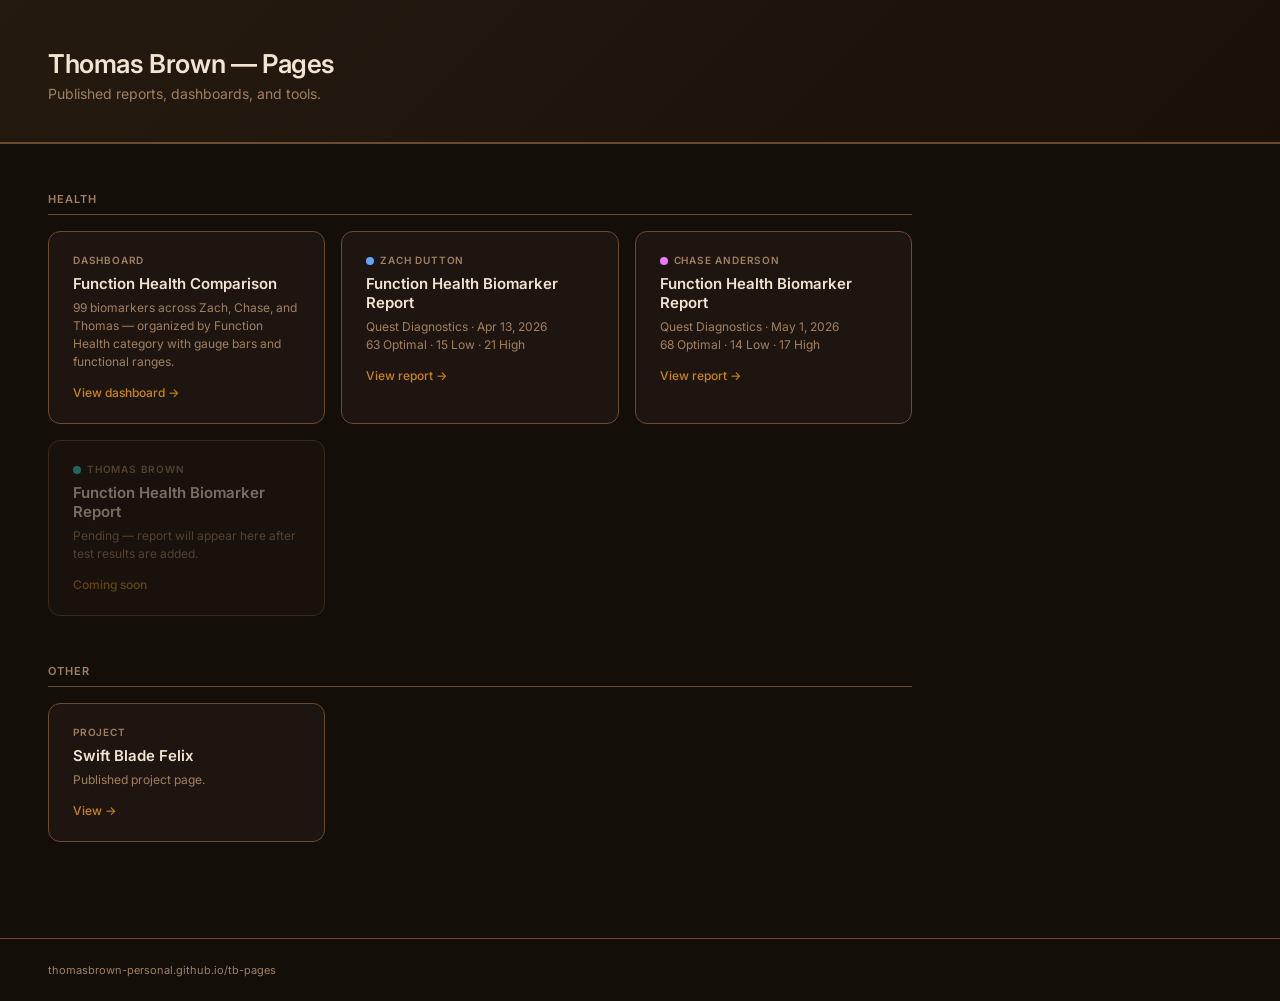
==== index.html @ 66dbf28b "Add root index page linking all published reports and dashboards Co-Authored-By: Claude Sonnet 4.6 <" ====
<!DOCTYPE html>
<html lang="en">
<head>
  <meta charset="UTF-8">
  <meta name="viewport" content="width=device-width, initial-scale=1.0">
  <title>Thomas Brown — Pages</title>
  <link href="https://fonts.googleapis.com/css2?family=Inter:wght@300;400;500;600&display=swap" rel="stylesheet">
  <style>
    *, *::before, *::after { box-sizing: border-box; margin: 0; padding: 0; }

    :root {
      --bg:       #140e09;
      --surface:  #1f1510;
      --surface2: #2a1c12;
      --border:   #6b4a30;
      --text:     #f2e4d0;
      --muted:    #a08060;
      --accent:   #c8851a;
    }

    body {
      font-family: 'Inter', sans-serif;
      background: var(--bg);
      color: var(--text);
      min-height: 100vh;
      display: flex;
      flex-direction: column;
    }

    header {
      background: linear-gradient(135deg, #251a10 0%, #1a1008 100%);
      border-bottom: 2px solid var(--border);
      padding: 48px 48px 40px;
    }

    header h1 {
      font-size: 26px;
      font-weight: 600;
      letter-spacing: -0.4px;
    }

    header p {
      color: var(--muted);
      font-size: 14px;
      margin-top: 6px;
    }

    main {
      flex: 1;
      padding: 48px;
      max-width: 960px;
      width: 100%;
    }

    .section { margin-bottom: 48px; }

    .section-title {
      font-size: 11px;
      font-weight: 600;
      text-transform: uppercase;
      letter-spacing: 1px;
      color: var(--muted);
      margin-bottom: 16px;
      padding-bottom: 8px;
      border-bottom: 1px solid var(--border);
    }

    .card-grid {
      display: grid;
      grid-template-columns: repeat(auto-fill, minmax(260px, 1fr));
      gap: 16px;
    }

    .card {
      display: block;
      background: var(--surface);
      border: 1px solid var(--border);
      border-radius: 12px;
      padding: 22px 24px;
      text-decoration: none;
      color: inherit;
      transition: border-color 0.15s, background 0.15s;
    }

    .card:hover {
      border-color: var(--accent);
      background: var(--surface2);
    }

    .card-label {
      font-size: 10px;
      font-weight: 600;
      text-transform: uppercase;
      letter-spacing: 0.8px;
      color: var(--muted);
      margin-bottom: 8px;
    }

    .card-title {
      font-size: 15px;
      font-weight: 600;
      color: var(--text);
      margin-bottom: 6px;
    }

    .card-desc {
      font-size: 12px;
      color: var(--muted);
      line-height: 1.5;
    }

    .card-arrow {
      display: inline-block;
      margin-top: 14px;
      font-size: 12px;
      color: var(--accent);
      font-weight: 500;
    }

    .dot {
      display: inline-block;
      width: 8px; height: 8px;
      border-radius: 50%;
      margin-right: 6px;
      vertical-align: middle;
    }

    footer {
      padding: 24px 48px;
      color: var(--muted);
      font-size: 11px;
      border-top: 1px solid var(--border);
    }

    @media (max-width: 600px) {
      header, main, footer { padding-left: 20px; padding-right: 20px; }
    }
  </style>
</head>
<body>

<header>
  <h1>Thomas Brown — Pages</h1>
  <p>Published reports, dashboards, and tools.</p>
</header>

<main>

  <div class="section">
    <div class="section-title">Health</div>
    <div class="card-grid">

      <a class="card" href="/tb-pages/health-dashboard/">
        <div class="card-label">Dashboard</div>
        <div class="card-title">Function Health Comparison</div>
        <div class="card-desc">
          99 biomarkers across Zach, Chase, and Thomas — organized by Function Health category with gauge bars and functional ranges.
        </div>
        <div class="card-arrow">View dashboard →</div>
      </a>

      <a class="card" href="/tb-pages/relationships/zach/">
        <div class="card-label">
          <span class="dot" style="background:#60a5fa"></span>Zach Dutton
        </div>
        <div class="card-title">Function Health Biomarker Report</div>
        <div class="card-desc">
          Quest Diagnostics · Apr 13, 2026<br>
          63 Optimal · 15 Low · 21 High
        </div>
        <div class="card-arrow">View report →</div>
      </a>

      <a class="card" href="/tb-pages/relationships/chase/">
        <div class="card-label">
          <span class="dot" style="background:#e879f9"></span>Chase Anderson
        </div>
        <div class="card-title">Function Health Biomarker Report</div>
        <div class="card-desc">
          Quest Diagnostics · May 1, 2026<br>
          68 Optimal · 14 Low · 17 High
        </div>
        <div class="card-arrow">View report →</div>
      </a>

      <a class="card" href="#" style="opacity:0.45;pointer-events:none">
        <div class="card-label">
          <span class="dot" style="background:#2dd4bf"></span>Thomas Brown
        </div>
        <div class="card-title">Function Health Biomarker Report</div>
        <div class="card-desc">
          Pending — report will appear here after test results are added.
        </div>
        <div class="card-arrow">Coming soon</div>
      </a>

    </div>
  </div>

  <div class="section">
    <div class="section-title">Other</div>
    <div class="card-grid">

      <a class="card" href="/tb-pages/swiftbladefelix/">
        <div class="card-label">Project</div>
        <div class="card-title">Swift Blade Felix</div>
        <div class="card-desc">
          Published project page.
        </div>
        <div class="card-arrow">View →</div>
      </a>

    </div>
  </div>

</main>

<footer>
  thomasbrown-personal.github.io/tb-pages
</footer>

</body>
</html>
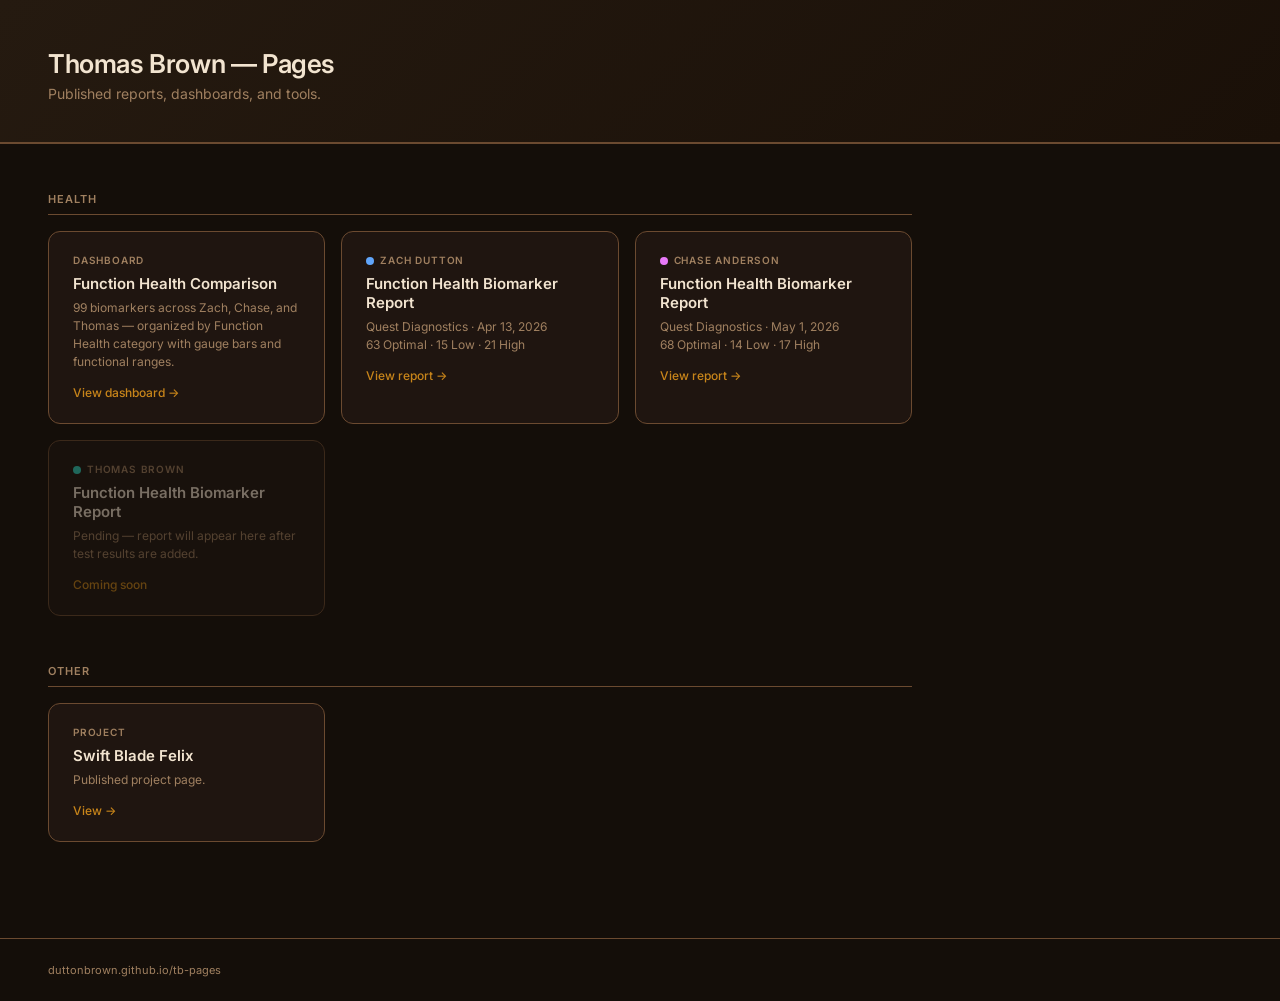
==== commit 54b4b612: "Fix index links to relative paths, correct domain to duttonbrown.github.io Co-Authored-By: Claude So" ====
--- a/index.html
+++ b/index.html
@@ -150,7 +150,7 @@
     <div class="section-title">Health</div>
     <div class="card-grid">
 
-      <a class="card" href="/tb-pages/health-dashboard/">
+      <a class="card" href="health-dashboard/">
         <div class="card-label">Dashboard</div>
         <div class="card-title">Function Health Comparison</div>
         <div class="card-desc">
@@ -159,7 +159,7 @@
         <div class="card-arrow">View dashboard →</div>
       </a>
 
-      <a class="card" href="/tb-pages/relationships/zach/">
+      <a class="card" href="relationships/zach/">
         <div class="card-label">
           <span class="dot" style="background:#60a5fa"></span>Zach Dutton
         </div>
@@ -171,7 +171,7 @@
         <div class="card-arrow">View report →</div>
       </a>
 
-      <a class="card" href="/tb-pages/relationships/chase/">
+      <a class="card" href="relationships/chase/">
         <div class="card-label">
           <span class="dot" style="background:#e879f9"></span>Chase Anderson
         </div>
@@ -201,7 +201,7 @@
     <div class="section-title">Other</div>
     <div class="card-grid">
 
-      <a class="card" href="/tb-pages/swiftbladefelix/">
+      <a class="card" href="swiftbladefelix/">
         <div class="card-label">Project</div>
         <div class="card-title">Swift Blade Felix</div>
         <div class="card-desc">
@@ -216,7 +216,7 @@
 </main>
 
 <footer>
-  thomasbrown-personal.github.io/tb-pages
+  duttonbrown.github.io/tb-pages
 </footer>
 
 </body>
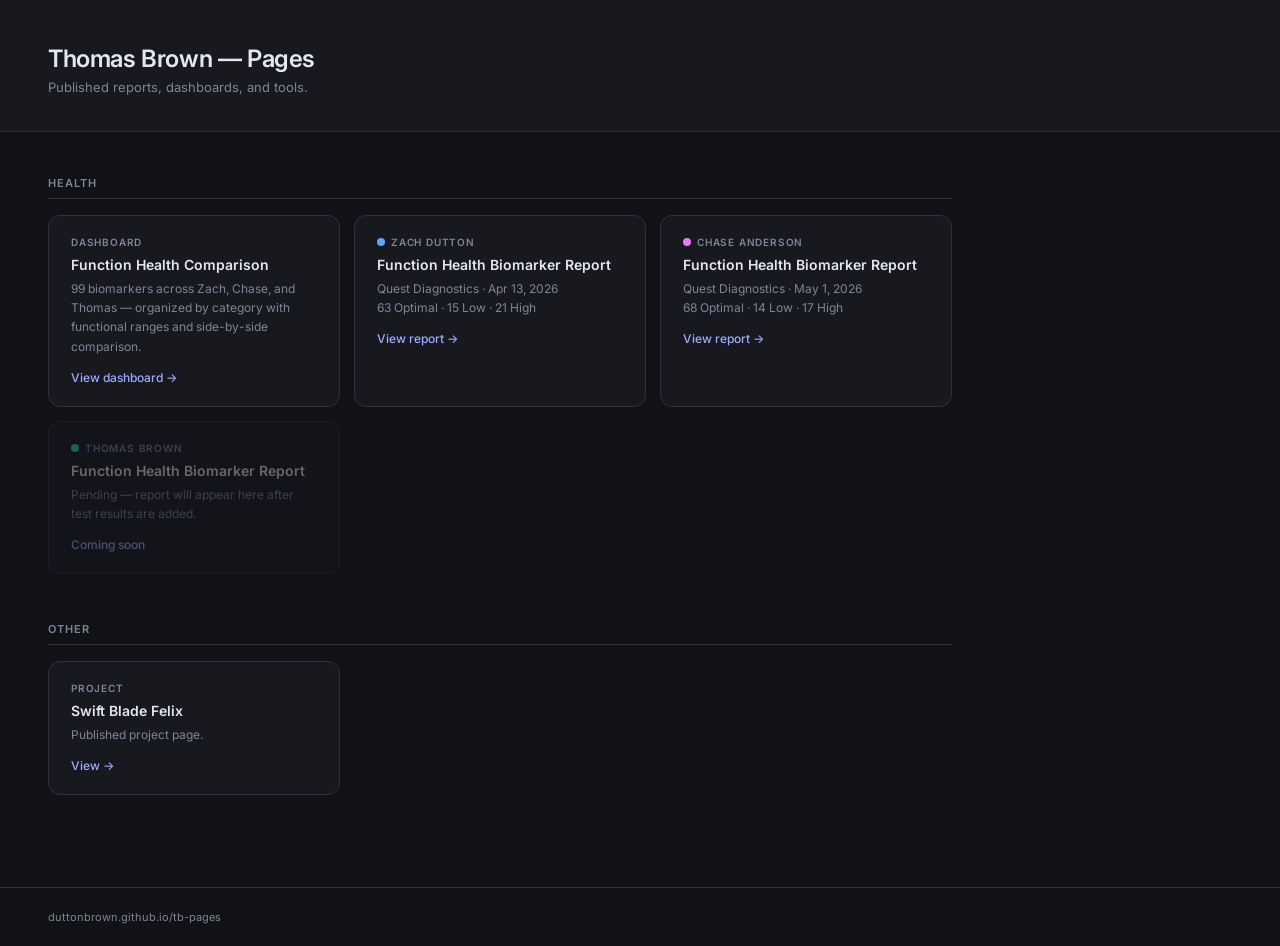
==== commit 29e1a7c2: "Redesign: gray theme, filter pills, search, action toggles for Chase report - New dark gray color sc" ====
--- a/index.html
+++ b/index.html
@@ -9,13 +9,13 @@
     *, *::before, *::after { box-sizing: border-box; margin: 0; padding: 0; }
 
     :root {
-      --bg:       #140e09;
-      --surface:  #1f1510;
-      --surface2: #2a1c12;
-      --border:   #6b4a30;
-      --text:     #f2e4d0;
-      --muted:    #a08060;
-      --accent:   #c8851a;
+      --bg:       #111216;
+      --surface:  #18191f;
+      --surface2: #1e2028;
+      --border:   #2d3040;
+      --text:     #e4e6f0;
+      --muted:    #7e8599;
+      --accent:   #a0aaff;
     }
 
     body {
@@ -28,27 +28,27 @@
     }
 
     header {
-      background: linear-gradient(135deg, #251a10 0%, #1a1008 100%);
-      border-bottom: 2px solid var(--border);
-      padding: 48px 48px 40px;
+      background: var(--surface);
+      border-bottom: 1px solid var(--border);
+      padding: 44px 48px 36px;
     }
 
     header h1 {
-      font-size: 26px;
+      font-size: 24px;
       font-weight: 600;
       letter-spacing: -0.4px;
     }
 
     header p {
       color: var(--muted);
-      font-size: 14px;
+      font-size: 13px;
       margin-top: 6px;
     }
 
     main {
       flex: 1;
-      padding: 48px;
-      max-width: 960px;
+      padding: 44px 48px;
+      max-width: 1000px;
       width: 100%;
     }
 
@@ -68,7 +68,7 @@
     .card-grid {
       display: grid;
       grid-template-columns: repeat(auto-fill, minmax(260px, 1fr));
-      gap: 16px;
+      gap: 14px;
     }
 
     .card {
@@ -76,7 +76,7 @@
       background: var(--surface);
       border: 1px solid var(--border);
       border-radius: 12px;
-      padding: 22px 24px;
+      padding: 20px 22px;
       text-decoration: none;
       color: inherit;
       transition: border-color 0.15s, background 0.15s;
@@ -94,10 +94,13 @@
       letter-spacing: 0.8px;
       color: var(--muted);
       margin-bottom: 8px;
+      display: flex;
+      align-items: center;
+      gap: 6px;
     }
 
     .card-title {
-      font-size: 15px;
+      font-size: 14px;
       font-weight: 600;
       color: var(--text);
       margin-bottom: 6px;
@@ -106,7 +109,7 @@
     .card-desc {
       font-size: 12px;
       color: var(--muted);
-      line-height: 1.5;
+      line-height: 1.6;
     }
 
     .card-arrow {
@@ -121,12 +124,11 @@
       display: inline-block;
       width: 8px; height: 8px;
       border-radius: 50%;
-      margin-right: 6px;
-      vertical-align: middle;
+      flex-shrink: 0;
     }
 
     footer {
-      padding: 24px 48px;
+      padding: 22px 48px;
       color: var(--muted);
       font-size: 11px;
       border-top: 1px solid var(--border);
@@ -154,7 +156,7 @@
         <div class="card-label">Dashboard</div>
         <div class="card-title">Function Health Comparison</div>
         <div class="card-desc">
-          99 biomarkers across Zach, Chase, and Thomas — organized by Function Health category with gauge bars and functional ranges.
+          99 biomarkers across Zach, Chase, and Thomas — organized by category with functional ranges and side-by-side comparison.
         </div>
         <div class="card-arrow">View dashboard →</div>
       </a>
@@ -183,7 +185,7 @@
         <div class="card-arrow">View report →</div>
       </a>
 
-      <a class="card" href="#" style="opacity:0.45;pointer-events:none">
+      <a class="card" href="#" style="opacity:0.4;pointer-events:none">
         <div class="card-label">
           <span class="dot" style="background:#2dd4bf"></span>Thomas Brown
         </div>
@@ -204,9 +206,7 @@
       <a class="card" href="swiftbladefelix/">
         <div class="card-label">Project</div>
         <div class="card-title">Swift Blade Felix</div>
-        <div class="card-desc">
-          Published project page.
-        </div>
+        <div class="card-desc">Published project page.</div>
         <div class="card-arrow">View →</div>
       </a>
 
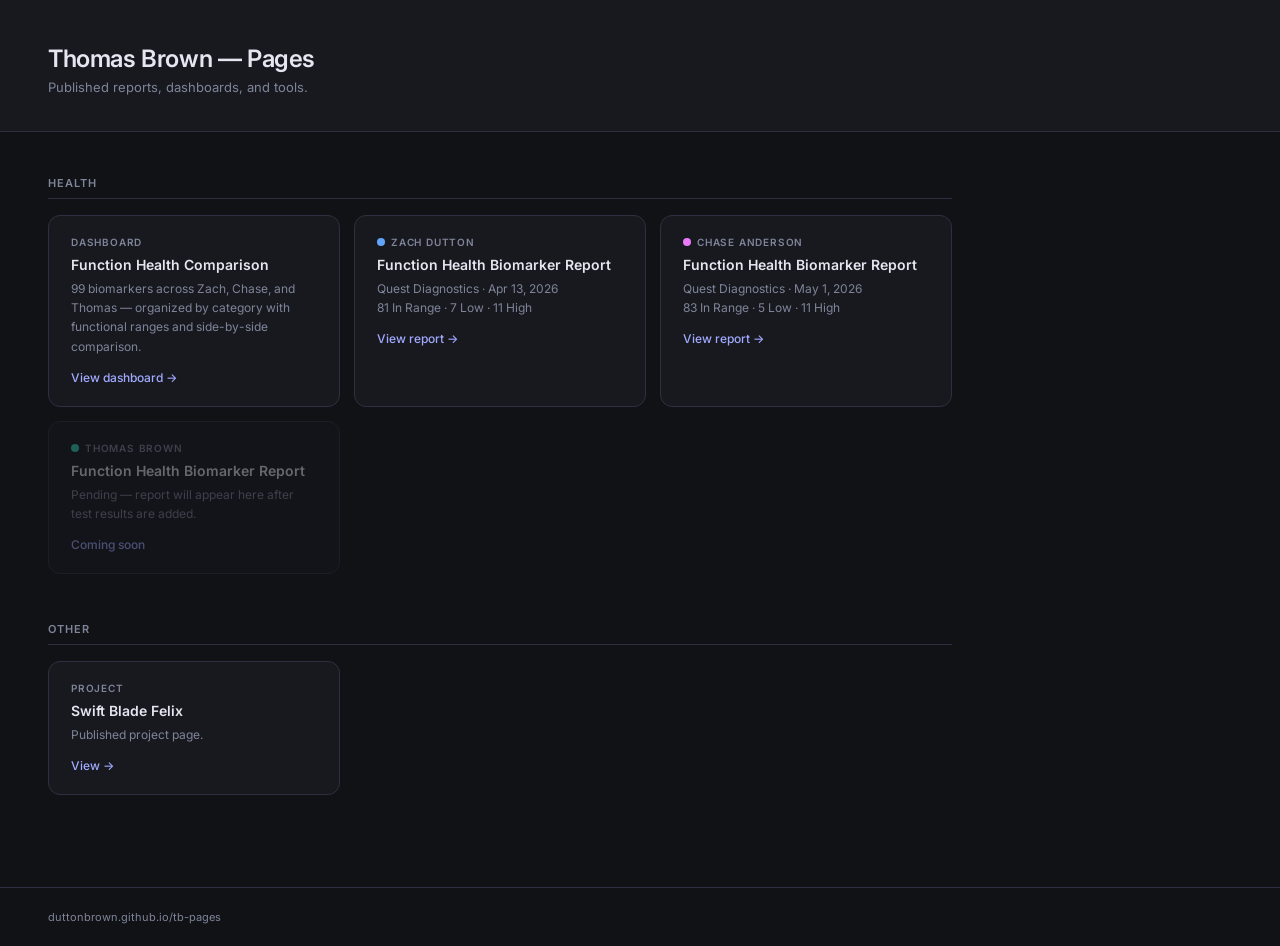
==== commit 53caf5ec: "Rebuild Zach + Chase reports with Quest lab ranges and new features - Switch both reports to lab-bas" ====
--- a/index.html
+++ b/index.html
@@ -168,7 +168,7 @@
         <div class="card-title">Function Health Biomarker Report</div>
         <div class="card-desc">
           Quest Diagnostics · Apr 13, 2026<br>
-          63 Optimal · 15 Low · 21 High
+          81 In Range · 7 Low · 11 High
         </div>
         <div class="card-arrow">View report →</div>
       </a>
@@ -180,7 +180,7 @@
         <div class="card-title">Function Health Biomarker Report</div>
         <div class="card-desc">
           Quest Diagnostics · May 1, 2026<br>
-          68 Optimal · 14 Low · 17 High
+          83 In Range · 5 Low · 11 High
         </div>
         <div class="card-arrow">View report →</div>
       </a>
